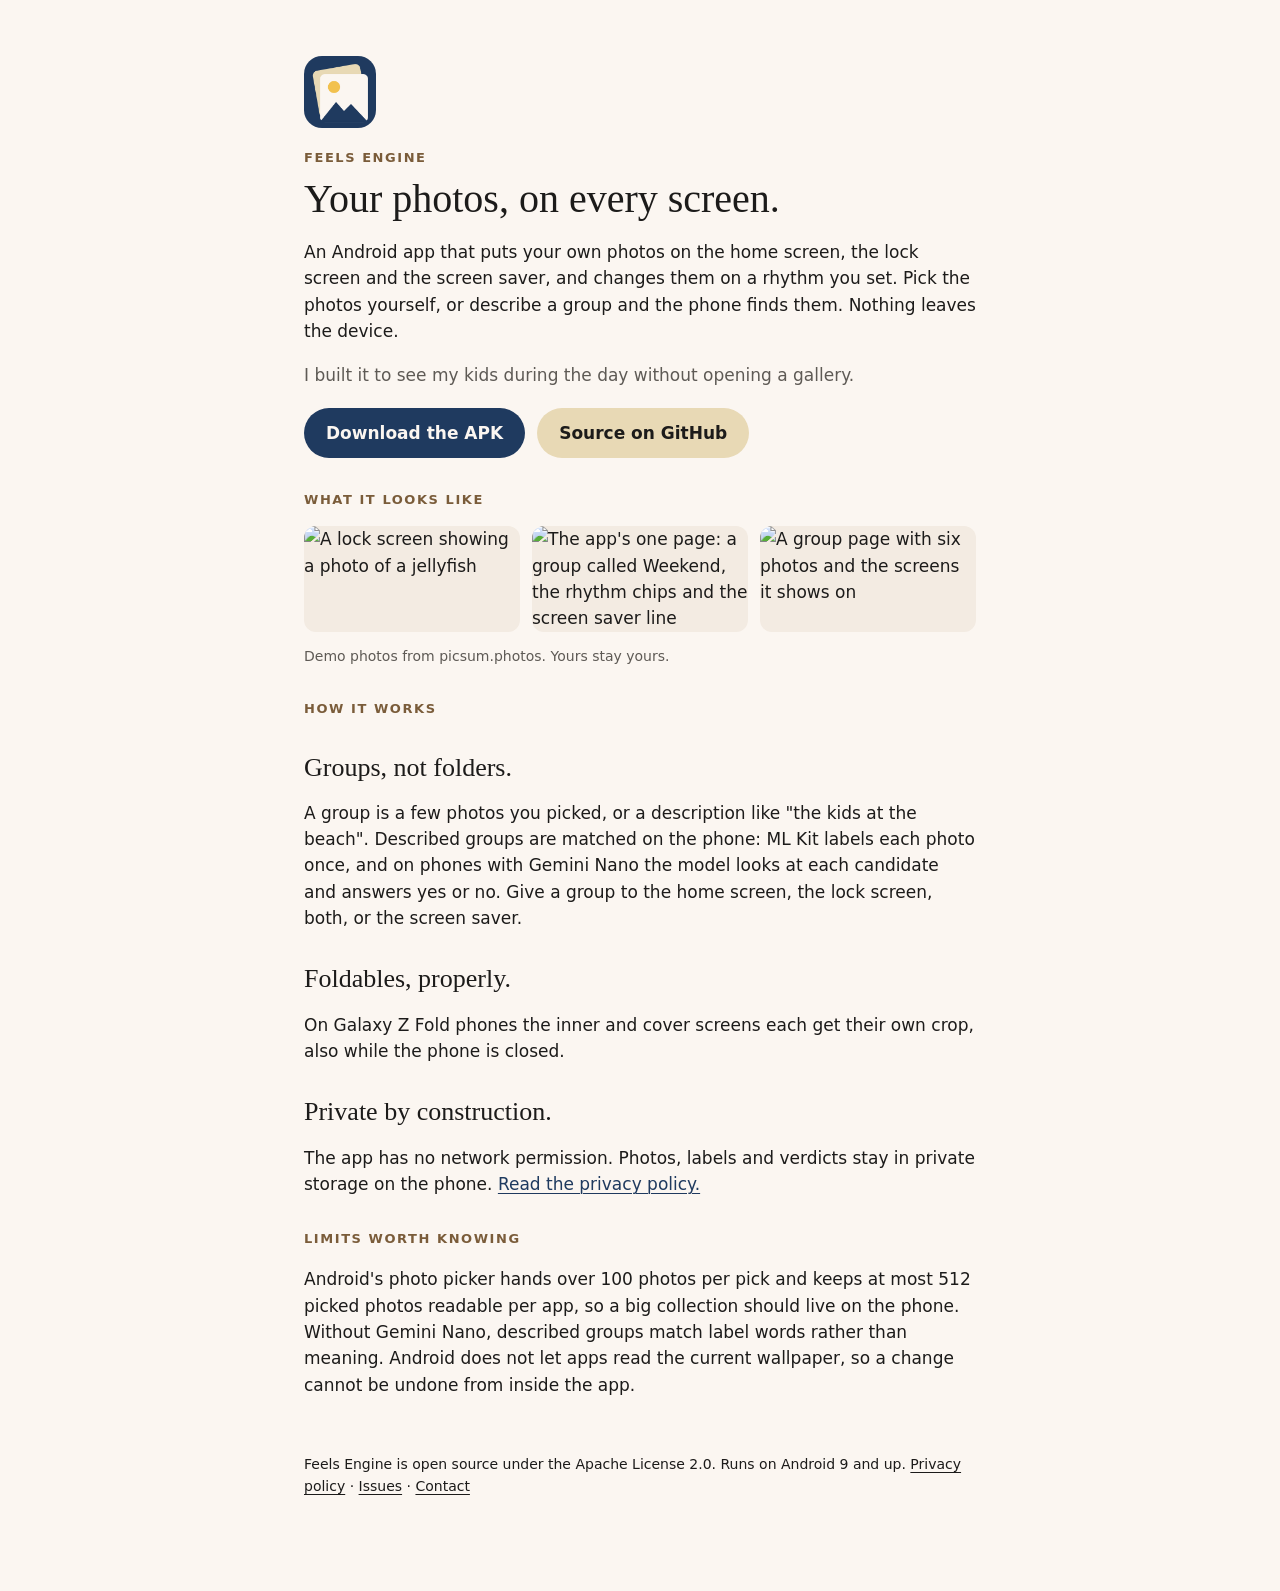
==== site/index.html @ 7fc191fb "feat(site): landing page and privacy policy on GitHub Pages site/ holds a two-page static site in th" ====
<!doctype html>
<html lang="en">
<head>
<meta charset="utf-8">
<meta name="viewport" content="width=device-width, initial-scale=1">
<title>Feels Engine</title>
<meta name="description" content="Your own photos on the home screen, the lock screen and the screen saver. Nothing leaves the phone.">
<link rel="icon" href="assets/icon.png">
<link rel="stylesheet" href="style.css">
</head>
<body>
<main>
  <img class="mark" src="assets/icon.png" alt="">
  <p class="eyebrow">Feels Engine</p>
  <h1>Your photos, on every screen.</h1>
  <p>An Android app that puts your own photos on the home screen, the lock screen and the screen saver, and changes them on a rhythm you set. Pick the photos yourself, or describe a group and the phone finds them. Nothing leaves the device.</p>
  <p class="muted">I built it to see my kids during the day without opening a gallery.</p>
  <div class="actions">
    <a class="button" href="https://github.com/trvon/feels-engine/releases/latest">Download the APK</a>
    <a class="button tonal" href="https://github.com/trvon/feels-engine">Source on GitHub</a>
  </div>

  <section>
    <p class="eyebrow">What it looks like</p>
    <div class="rail">
      <img src="screenshots/1-lock.png" alt="A lock screen showing a photo of a jellyfish">
      <img src="screenshots/4-app.png" alt="The app's one page: a group called Weekend, the rhythm chips and the screen saver line">
      <img src="screenshots/3-group.png" alt="A group page with six photos and the screens it shows on">
    </div>
    <p class="caption">Demo photos from picsum.photos. Yours stay yours.</p>
  </section>

  <section>
    <p class="eyebrow">How it works</p>
    <h2>Groups, not folders.</h2>
    <p>A group is a few photos you picked, or a description like "the kids at the beach". Described groups are matched on the phone: ML Kit labels each photo once, and on phones with Gemini Nano the model looks at each candidate and answers yes or no. Give a group to the home screen, the lock screen, both, or the screen saver.</p>
    <h2>Foldables, properly.</h2>
    <p>On Galaxy Z Fold phones the inner and cover screens each get their own crop, also while the phone is closed.</p>
    <h2>Private by construction.</h2>
    <p>The app has no network permission. Photos, labels and verdicts stay in private storage on the phone. <a href="privacy.html">Read the privacy policy.</a></p>
  </section>

  <section>
    <p class="eyebrow">Limits worth knowing</p>
    <p>Android's photo picker hands over 100 photos per pick and keeps at most 512 picked photos readable per app, so a big collection should live on the phone. Without Gemini Nano, described groups match label words rather than meaning. Android does not let apps read the current wallpaper, so a change cannot be undone from inside the app.</p>
  </section>

  <footer>
    <p>Feels Engine is open source under the Apache License 2.0. Runs on Android 9 and up. <a href="privacy.html">Privacy policy</a> · <a href="https://github.com/trvon/feels-engine/issues">Issues</a> · <a href="mailto:me@trevon.dev">Contact</a></p>
  </footer>
</main>
</body>
</html>
---- site/style.css ----
/* Feels Engine site: the app's design language on the web. Editorial, calm, photos first.
   Tokens mirror ui/design/Tokens.kt: 24 px page gutter, 32 px between sections, one serif headline. */
:root {
  --bg: #FBF6F1;
  --ink: #1C1B1A;
  --muted: #5E5A55;
  --eyebrow: #7A5C3A;
  --navy: #1F3A5F;
  --sun: #F2C14E;
  --sand: #E8D9B5;
  --card: #F3EBE2;
  --rule: #E6DDD2;
  --radius-card: 20px;
  --radius-tile: 12px;
  --page: 24px;
  --section: 32px;
  --max: 720px;
}
@media (prefers-color-scheme: dark) {
  :root { --bg: #141312; --ink: #F3EEE8; --muted: #B5ADA3; --eyebrow: #D9B98A; --card: #1F1D1B; --rule: #2C2926; --sand: #3A3128; }
}
* { box-sizing: border-box; }
html { background: var(--bg); color: var(--ink); -webkit-text-size-adjust: 100%; }
body { margin: 0; font: 17px/1.55 -apple-system, "Roboto", "Segoe UI", system-ui, sans-serif; }
main { max-width: var(--max); margin: 0 auto; padding: 56px var(--page) 80px; }
.eyebrow { font-size: 13px; letter-spacing: 0.12em; text-transform: uppercase; color: var(--eyebrow); margin: 0 0 8px; font-weight: 600; }
h1 { font-family: Georgia, "Times New Roman", "Noto Serif", serif; font-weight: 400; font-size: 40px; line-height: 1.15; margin: 0 0 12px; }
h2 { font-family: Georgia, "Times New Roman", "Noto Serif", serif; font-weight: 400; font-size: 26px; line-height: 1.2; margin: var(--section) 0 10px; }
p, li { color: var(--ink); }
.muted { color: var(--muted); }
.caption { font-size: 14px; color: var(--muted); }
section { margin-top: var(--section); }
a { color: var(--navy); text-decoration-thickness: 1px; text-underline-offset: 3px; }
@media (prefers-color-scheme: dark) { a { color: #A9C1E8; } }
.actions { display: flex; flex-wrap: wrap; gap: 12px; margin-top: 20px; }
.button { display: inline-block; padding: 12px 22px; border-radius: 999px; background: var(--navy); color: #FBF6F1; text-decoration: none; font-weight: 600; }
.button.tonal { background: var(--sand); color: var(--ink); }
.rail { display: grid; grid-template-columns: repeat(3, 1fr); gap: 12px; margin-top: 16px; }
.rail img { width: 100%; height: auto; border-radius: var(--radius-tile); display: block; background: var(--card); }
@media (max-width: 480px) { .rail { grid-template-columns: repeat(3, 1fr); gap: 8px; } h1 { font-size: 34px; } }
.mark { width: 72px; height: 72px; border-radius: 18px; display: block; margin-bottom: 20px; }
table { border-collapse: collapse; width: 100%; font-size: 15px; margin-top: 8px; }
th, td { text-align: left; vertical-align: top; padding: 10px 8px 10px 0; border-bottom: 1px solid var(--rule); }
th { color: var(--muted); font-weight: 600; }
hr { border: 0; border-top: 1px solid var(--rule); margin: var(--section) 0; }
footer { margin-top: 56px; font-size: 14px; color: var(--muted); }
footer a { color: inherit; }
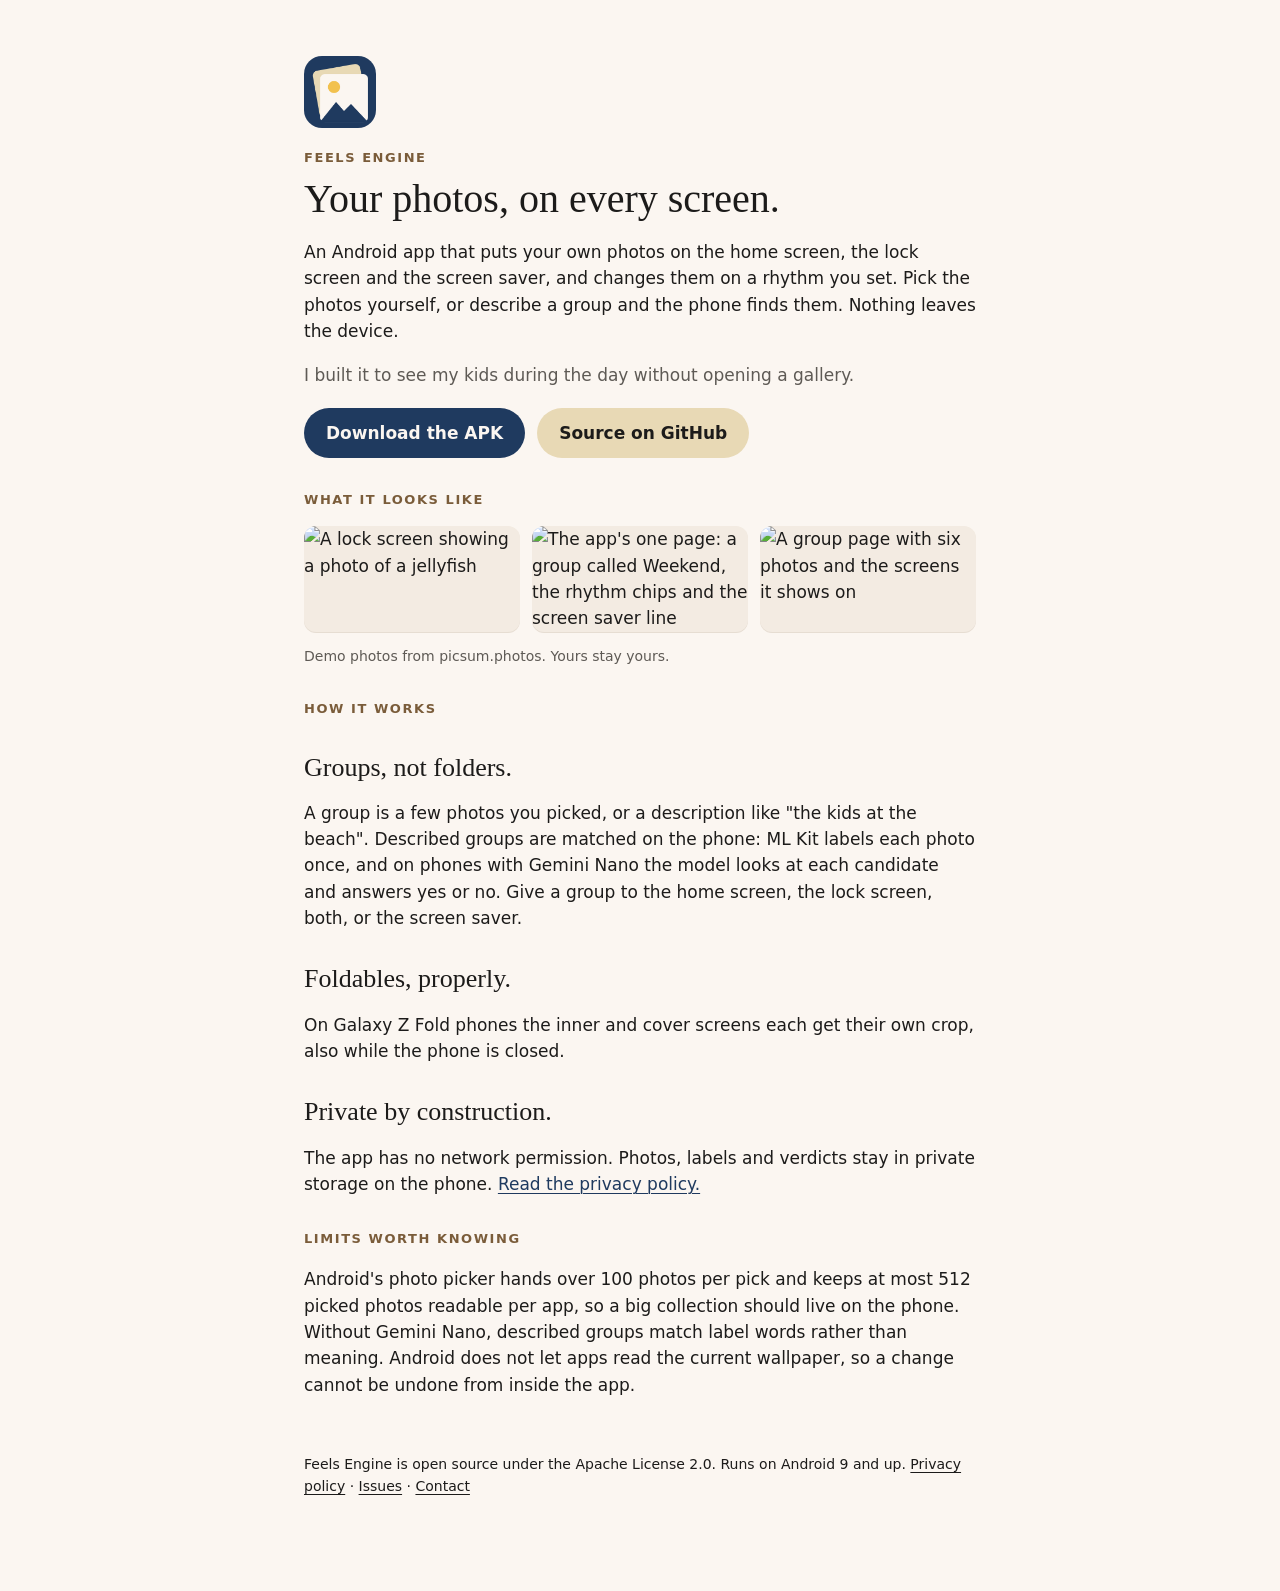
==== commit 484c0e79: "site: raw captures in the rail, grid tracks clamped so phones do not overflow" ====
--- a/site/index.html
+++ b/site/index.html
@@ -23,9 +23,9 @@
   <section>
     <p class="eyebrow">What it looks like</p>
     <div class="rail">
-      <img src="screenshots/1-lock.png" alt="A lock screen showing a photo of a jellyfish">
-      <img src="screenshots/4-app.png" alt="The app's one page: a group called Weekend, the rhythm chips and the screen saver line">
-      <img src="screenshots/3-group.png" alt="A group page with six photos and the screens it shows on">
+      <img src="screenshots/raw/lock.png" alt="A lock screen showing a photo of a jellyfish">
+      <img src="screenshots/raw/app.png" alt="The app's one page: a group called Weekend, the rhythm chips and the screen saver line">
+      <img src="screenshots/raw/group.png" alt="A group page with six photos and the screens it shows on">
     </div>
     <p class="caption">Demo photos from picsum.photos. Yours stay yours.</p>
   </section>
--- a/site/style.css
+++ b/site/style.css
@@ -35,9 +35,9 @@
 .actions { display: flex; flex-wrap: wrap; gap: 12px; margin-top: 20px; }
 .button { display: inline-block; padding: 12px 22px; border-radius: 999px; background: var(--navy); color: #FBF6F1; text-decoration: none; font-weight: 600; }
 .button.tonal { background: var(--sand); color: var(--ink); }
-.rail { display: grid; grid-template-columns: repeat(3, 1fr); gap: 12px; margin-top: 16px; }
-.rail img { width: 100%; height: auto; border-radius: var(--radius-tile); display: block; background: var(--card); }
-@media (max-width: 480px) { .rail { grid-template-columns: repeat(3, 1fr); gap: 8px; } h1 { font-size: 34px; } }
+.rail { display: grid; grid-template-columns: repeat(3, minmax(0, 1fr)); gap: 12px; margin-top: 16px; }
+.rail img { width: 100%; min-width: 0; height: auto; border-radius: var(--radius-tile); display: block; background: var(--card); box-shadow: 0 1px 0 var(--rule); }
+@media (max-width: 480px) { .rail { gap: 8px; } h1 { font-size: 34px; } }
 .mark { width: 72px; height: 72px; border-radius: 18px; display: block; margin-bottom: 20px; }
 table { border-collapse: collapse; width: 100%; font-size: 15px; margin-top: 8px; }
 th, td { text-align: left; vertical-align: top; padding: 10px 8px 10px 0; border-bottom: 1px solid var(--rule); }
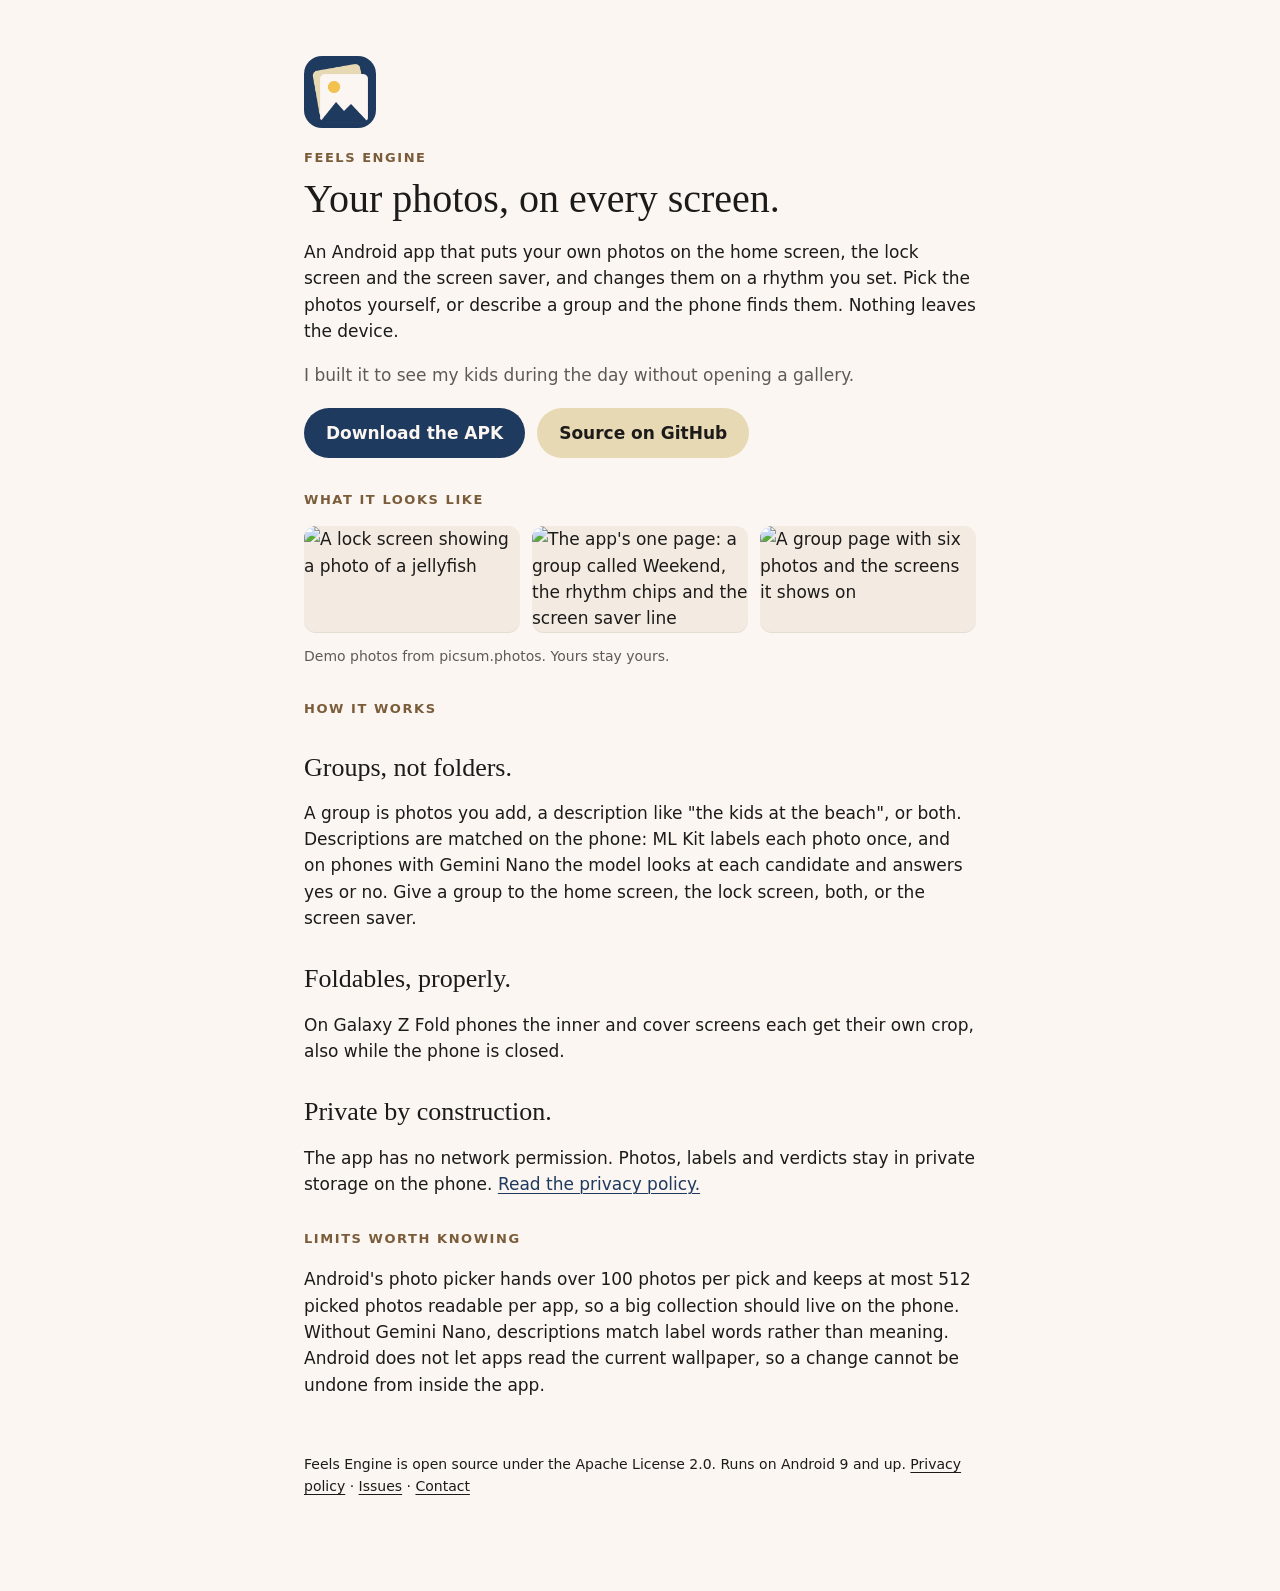
==== commit 1a95c3ed: "feat(groups): one kind of group: add photos, describe, or both New group opens straight to the group" ====
--- a/site/index.html
+++ b/site/index.html
@@ -33,7 +33,7 @@
   <section>
     <p class="eyebrow">How it works</p>
     <h2>Groups, not folders.</h2>
-    <p>A group is a few photos you picked, or a description like "the kids at the beach". Described groups are matched on the phone: ML Kit labels each photo once, and on phones with Gemini Nano the model looks at each candidate and answers yes or no. Give a group to the home screen, the lock screen, both, or the screen saver.</p>
+    <p>A group is photos you add, a description like "the kids at the beach", or both. Descriptions are matched on the phone: ML Kit labels each photo once, and on phones with Gemini Nano the model looks at each candidate and answers yes or no. Give a group to the home screen, the lock screen, both, or the screen saver.</p>
     <h2>Foldables, properly.</h2>
     <p>On Galaxy Z Fold phones the inner and cover screens each get their own crop, also while the phone is closed.</p>
     <h2>Private by construction.</h2>
@@ -42,7 +42,7 @@
 
   <section>
     <p class="eyebrow">Limits worth knowing</p>
-    <p>Android's photo picker hands over 100 photos per pick and keeps at most 512 picked photos readable per app, so a big collection should live on the phone. Without Gemini Nano, described groups match label words rather than meaning. Android does not let apps read the current wallpaper, so a change cannot be undone from inside the app.</p>
+    <p>Android's photo picker hands over 100 photos per pick and keeps at most 512 picked photos readable per app, so a big collection should live on the phone. Without Gemini Nano, descriptions match label words rather than meaning. Android does not let apps read the current wallpaper, so a change cannot be undone from inside the app.</p>
   </section>
 
   <footer>
